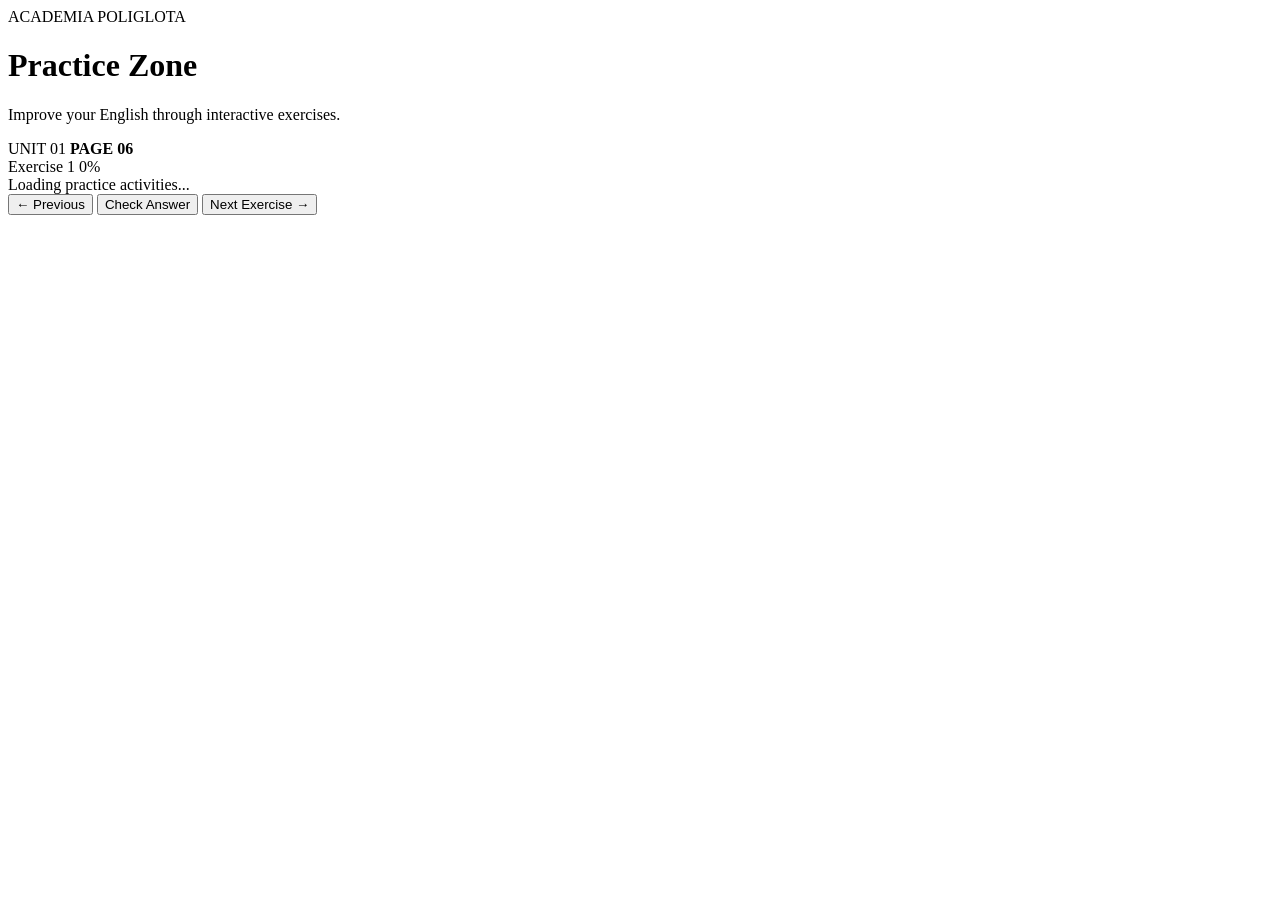
==== practice/index.html @ 96a57cc6 "Create index.html" ====
<!DOCTYPE html>
<html lang="en">

<head>

    <meta charset="UTF-8">

    <meta name="viewport"
          content="width=device-width, initial-scale=1.0">

    <title>Poliglota | Practice</title>

    <link rel="stylesheet" href="css/practice.css">

</head>

<body>

    <div class="practice-container">

        <!-- HEADER -->

        <header class="practice-header">

            <div>

                <span class="brand">
                    ACADEMIA POLIGLOTA
                </span>

                <h1>Practice Zone</h1>

                <p id="practice-description">
                    Improve your English through interactive exercises.
                </p>

            </div>

            <div class="page-information">

                <span id="unit-label">UNIT 01</span>

                <strong id="page-label">PAGE 06</strong>

            </div>

        </header>


        <!-- PROGRESS -->

        <div class="progress-section">

            <div class="progress-information">

                <span id="exercise-counter">
                    Exercise 1
                </span>

                <span id="exercise-progress">
                    0%
                </span>

            </div>

            <div class="progress-track">

                <div id="progress-bar"></div>

            </div>

        </div>


        <!-- EXERCISE AREA -->

        <main id="exercise-container">

            <div class="loading-message">

                Loading practice activities...

            </div>

        </main>


        <!-- NAVIGATION -->

        <footer class="practice-navigation">

            <button id="previous-exercise">
                ← Previous
            </button>

            <button id="check-answer">
                Check Answer
            </button>

            <button id="next-exercise">
                Next Exercise →
            </button>

        </footer>

    </div>


    <script src="js/practice-data.js"></script>

    <script src="js/practice.js"></script>

</body>

</html>
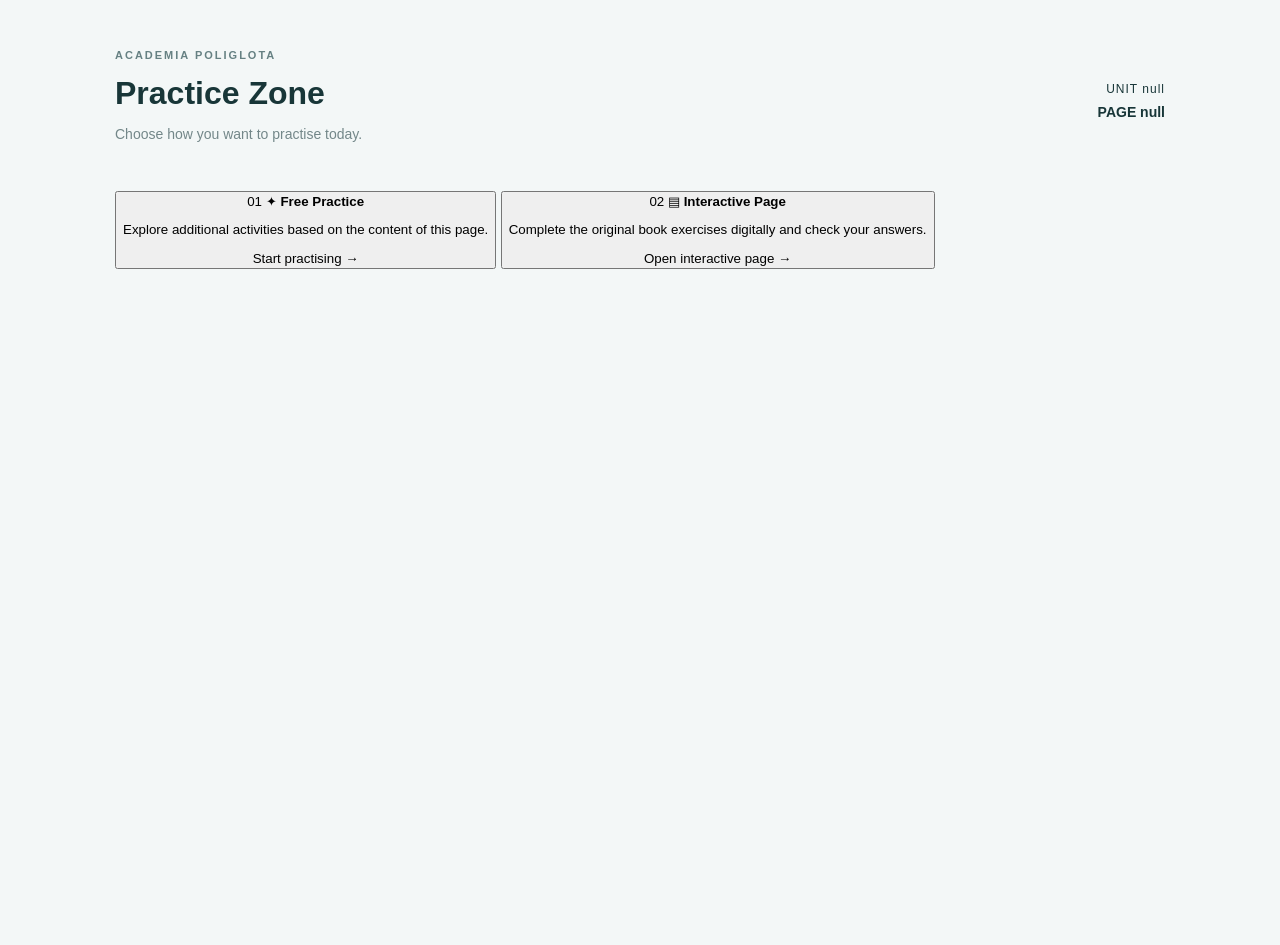
==== commit 22f8ffee: "Update index.html" ====
--- a/practice/index.html
+++ b/practice/index.html
@@ -16,19 +16,105 @@
 
 <body>
 
-    <div class="practice-container">
-
-        <!-- HEADER -->
+ <div class="practice-container">
+
+    <!-- =================================
+         PRACTICE HOME
+    ================================== -->
+
+    <section id="practice-home">
 
         <header class="practice-header">
 
             <div>
-
-                <span class="brand">
-                    ACADEMIA POLIGLOTA
-                </span>
+                <span class="brand">ACADEMIA POLIGLOTA</span>
 
                 <h1>Practice Zone</h1>
+
+                <p>
+                    Choose how you want to practise today.
+                </p>
+            </div>
+
+            <div class="page-information">
+                <span id="unit-label">UNIT 01</span>
+                <strong id="page-label">PAGE 06</strong>
+            </div>
+
+        </header>
+
+
+        <div class="practice-options">
+
+            <!-- FREE PRACTICE -->
+
+            <button class="practice-option"
+                    id="free-practice-btn">
+
+                <span class="practice-option-number">01</span>
+
+                <span class="practice-option-icon">✦</span>
+
+                <strong>Free Practice</strong>
+
+                <p>
+                    Explore additional activities based on
+                    the content of this page.
+                </p>
+
+                <span class="practice-option-link">
+                    Start practising →
+                </span>
+
+            </button>
+
+
+            <!-- INTERACTIVE PAGE -->
+
+            <button class="practice-option"
+                    id="interactive-page-btn">
+
+                <span class="practice-option-number">02</span>
+
+                <span class="practice-option-icon">▤</span>
+
+                <strong>Interactive Page</strong>
+
+                <p>
+                    Complete the original book exercises
+                    digitally and check your answers.
+                </p>
+
+                <span class="practice-option-link">
+                    Open interactive page →
+                </span>
+
+            </button>
+
+        </div>
+
+    </section>
+
+
+    <!-- =================================
+         FREE PRACTICE
+    ================================== -->
+
+    <section id="free-practice-view" style="display:none;">
+
+        <button class="practice-back-btn"
+                id="free-practice-back">
+            ← Back to Practice Zone
+        </button>
+
+
+        <header class="practice-header">
+
+            <div>
+
+                <span class="brand">ACADEMIA POLIGLOTA</span>
+
+                <h1>Free Practice</h1>
 
                 <p id="practice-description">
                     Improve your English through interactive exercises.
@@ -38,9 +124,9 @@
 
             <div class="page-information">
 
-                <span id="unit-label">UNIT 01</span>
-
-                <strong id="page-label">PAGE 06</strong>
+                <span id="free-unit-label">UNIT 01</span>
+
+                <strong id="free-page-label">PAGE 06</strong>
 
             </div>
 
@@ -77,9 +163,7 @@
         <main id="exercise-container">
 
             <div class="loading-message">
-
                 Loading practice activities...
-
             </div>
 
         </main>
@@ -103,7 +187,78 @@
 
         </footer>
 
-    </div>
+    </section>
+
+
+    <!-- =================================
+         INTERACTIVE PAGE
+    ================================== -->
+
+    <section id="interactive-page-view" style="display:none;">
+
+        <button class="practice-back-btn"
+                id="interactive-page-back">
+            ← Back to Practice Zone
+        </button>
+
+
+        <header class="practice-header">
+
+            <div>
+
+                <span class="brand">ACADEMIA POLIGLOTA</span>
+
+                <h1>Interactive Page</h1>
+
+                <p>
+                    Complete the exercises and check your answers.
+                </p>
+
+            </div>
+
+            <div class="page-information">
+
+                <span id="interactive-unit-label">UNIT 01</span>
+
+                <strong id="interactive-page-label">PAGE 06</strong>
+
+            </div>
+
+        </header>
+
+
+        <!-- INTERACTIVE EXERCISES -->
+
+        <main id="interactive-exercise-container">
+
+            <div class="loading-message">
+                Loading interactive page...
+            </div>
+
+        </main>
+
+
+        <!-- INTERACTIVE CONTROLS -->
+
+        <footer class="interactive-navigation">
+
+            <button id="interactive-check-btn">
+                Check Answers
+            </button>
+
+            <button id="show-all-answers-btn">
+                Show All Answers
+            </button>
+
+            <button id="interactive-try-again-btn">
+                Try Again
+            </button>
+
+        </footer>
+
+    </section>
+
+</div>
 
 
     <script src="js/practice-data.js"></script>
--- a/practice/css/practice.css
+++ b/practice/css/practice.css
@@ -0,0 +1,540 @@
+/* =====================================================
+   POLIGLOTA PRACTICE PLATFORM
+===================================================== */
+
+* {
+
+    box-sizing: border-box;
+
+}
+
+
+body {
+
+    margin: 0;
+
+    min-height: 100vh;
+
+    background: #f3f7f7;
+
+    font-family: Inter, Arial, sans-serif;
+
+    color: #183638;
+
+}
+
+
+.practice-container {
+
+    width: min(1050px, 92%);
+
+    margin: 45px auto;
+
+}
+
+
+/* =====================================================
+   HEADER
+===================================================== */
+
+.practice-header {
+
+    display: flex;
+
+    justify-content: space-between;
+
+    align-items: center;
+
+    gap: 20px;
+
+    margin-bottom: 35px;
+
+}
+
+
+.brand {
+
+    font-size: 11px;
+
+    font-weight: 700;
+
+    letter-spacing: 2px;
+
+    color: #668183;
+
+}
+
+
+.practice-header h1 {
+
+    margin: 12px 0 8px;
+
+    font-size: 32px;
+
+    color: #183638;
+
+}
+
+
+.practice-header p {
+
+    color: #738789;
+
+    font-size: 14px;
+
+}
+
+
+.page-information {
+
+    display: flex;
+
+    flex-direction: column;
+
+    align-items: flex-end;
+
+    gap: 8px;
+
+}
+
+
+.page-information span {
+
+    font-size: 12px;
+
+    letter-spacing: 1px;
+
+}
+
+
+.page-information strong {
+
+    font-size: 14px;
+
+}
+
+
+/* =====================================================
+   PROGRESS
+===================================================== */
+
+.progress-section {
+
+    margin-bottom: 30px;
+
+}
+
+
+.progress-information {
+
+    display: flex;
+
+    justify-content: space-between;
+
+    margin-bottom: 10px;
+
+    font-size: 12px;
+
+    color: #668183;
+
+}
+
+
+.progress-track {
+
+    width: 100%;
+
+    height: 7px;
+
+    background: #dce7e7;
+
+    border-radius: 20px;
+
+    overflow: hidden;
+
+}
+
+
+#progress-bar {
+
+    width: 0%;
+
+    height: 100%;
+
+    background: #23877e;
+
+    border-radius: 20px;
+
+    transition: width 0.3s ease;
+
+}
+
+
+/* =====================================================
+   EXERCISE CONTAINER
+===================================================== */
+
+#exercise-container {
+
+    min-height: 380px;
+
+    padding: 40px;
+
+    background: white;
+
+    border-radius: 12px;
+
+    box-shadow:
+
+        0 5px 25px rgba(0,0,0,0.04);
+
+}
+
+
+.exercise-type {
+
+    display: inline-block;
+
+    padding: 7px 12px;
+
+    background: #e6f2f0;
+
+    color: #23877e;
+
+    border-radius: 5px;
+
+    font-size: 11px;
+
+    font-weight: 700;
+
+    letter-spacing: 1px;
+
+}
+
+
+.exercise-title {
+
+    margin: 22px 0 12px;
+
+    font-size: 25px;
+
+}
+
+
+.exercise-instructions {
+
+    margin-bottom: 30px;
+
+    color: #758687;
+
+    line-height: 1.6;
+
+    font-size: 14px;
+
+}
+
+
+/* =====================================================
+   AUDIO
+===================================================== */
+
+.exercise-audio {
+
+    width: 100%;
+
+    margin: 20px 0;
+
+}
+
+
+.answer-input {
+
+    width: 100%;
+
+    max-width: 500px;
+
+    padding: 15px;
+
+    border: 1px solid #dce5e5;
+
+    border-radius: 7px;
+
+    font-size: 16px;
+
+    outline: none;
+
+}
+
+
+.answer-input:focus {
+
+    border-color: #23877e;
+
+}
+
+
+/* =====================================================
+   MULTIPLE CHOICE
+===================================================== */
+
+.answer-options {
+
+    display: grid;
+
+    grid-template-columns: 1fr 1fr;
+
+    gap: 15px;
+
+}
+
+
+.answer-option {
+
+    padding: 18px;
+
+    border: 1px solid #dce5e5;
+
+    border-radius: 8px;
+
+    background: white;
+
+    color: #183638;
+
+    text-align: left;
+
+    font-size: 14px;
+
+    cursor: pointer;
+
+    transition: 0.2s;
+
+}
+
+
+.answer-option:hover {
+
+    border-color: #23877e;
+
+    background: #f2f8f7;
+
+}
+
+
+.answer-option.selected {
+
+    border-color: #23877e;
+
+    background: #e6f2f0;
+
+}
+
+
+/* =====================================================
+   CLOZE
+===================================================== */
+
+.cloze-text {
+
+    font-size: 19px;
+
+    line-height: 2.2;
+
+}
+
+
+.cloze-input {
+
+    width: 160px;
+
+    padding: 7px;
+
+    border: none;
+
+    border-bottom: 2px solid #23877e;
+
+    font-size: 17px;
+
+    text-align: center;
+
+    outline: none;
+
+}
+
+
+/* =====================================================
+   FEEDBACK
+===================================================== */
+
+#exercise-feedback {
+
+    margin-top: 25px;
+
+    padding: 15px;
+
+    border-radius: 7px;
+
+    display: none;
+
+    font-size: 14px;
+
+    font-weight: 600;
+
+}
+
+
+#exercise-feedback.correct {
+
+    display: block;
+
+    background: #e6f6ed;
+
+    color: #21834c;
+
+}
+
+
+#exercise-feedback.incorrect {
+
+    display: block;
+
+    background: #fff0ed;
+
+    color: #c64b37;
+
+}
+
+
+/* =====================================================
+   NAVIGATION
+===================================================== */
+
+.practice-navigation {
+
+    display: flex;
+
+    justify-content: space-between;
+
+    gap: 12px;
+
+    margin-top: 25px;
+
+}
+
+
+.practice-navigation button {
+
+    padding: 13px 20px;
+
+    border: none;
+
+    border-radius: 6px;
+
+    background: #183638;
+
+    color: white;
+
+    font-size: 13px;
+
+    font-weight: 600;
+
+    cursor: pointer;
+
+}
+
+
+.practice-navigation button:disabled {
+
+    opacity: 0.35;
+
+    cursor: not-allowed;
+
+}
+
+
+#check-answer {
+
+    background: #23877e;
+
+}
+
+
+/* =====================================================
+   EMPTY STATE
+===================================================== */
+
+.empty-state {
+
+    padding: 70px 20px;
+
+    text-align: center;
+
+}
+
+
+.empty-state h2 {
+
+    margin-bottom: 12px;
+
+}
+
+
+.empty-state p {
+
+    color: #758687;
+
+    line-height: 1.6;
+
+}
+
+
+/* =====================================================
+   MOBILE
+===================================================== */
+
+@media(max-width: 650px) {
+
+    .practice-container {
+
+        margin: 25px auto;
+
+    }
+
+    .practice-header {
+
+        align-items: flex-start;
+
+    }
+
+    .practice-header h1 {
+
+        font-size: 25px;
+
+    }
+
+    #exercise-container {
+
+        padding: 22px;
+
+    }
+
+    .answer-options {
+
+        grid-template-columns: 1fr;
+
+    }
+
+    .practice-navigation {
+
+        flex-wrap: wrap;
+
+    }
+
+    .practice-navigation button {
+
+        flex: 1;
+
+        padding: 12px 8px;
+
+    }
+
+}
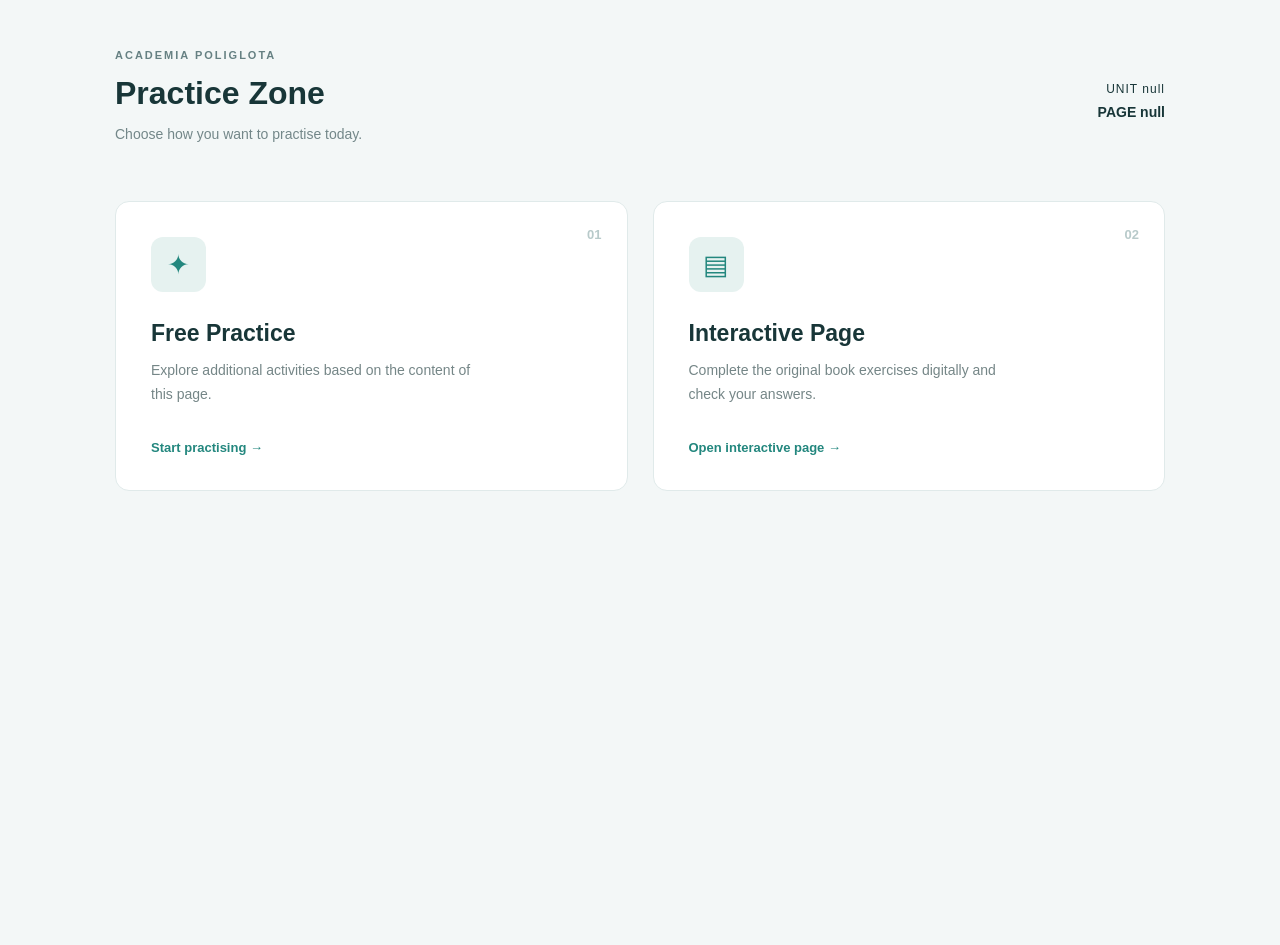
==== commit 4b1378ab: "Update index.html" ====
--- a/practice/index.html
+++ b/practice/index.html
@@ -261,9 +261,13 @@
 </div>
 
 
-    <script src="js/practice-data.js"></script>
-
-    <script src="js/practice.js"></script>
+   <script src="js/practice-data.js"></script>
+
+<script src="js/practice.js"></script>
+
+<script src="js/exercise-engine.js"></script>
+
+<script src="js/interactive.js"></script>
 
 </body>
 
--- a/practice/css/practice.css
+++ b/practice/css/practice.css
@@ -538,3 +538,261 @@
     }
 
 }
+/* =====================================================
+   PRACTICE ZONE HOME
+===================================================== */
+
+#practice-home {
+    animation: practiceFadeIn 0.35s ease;
+}
+
+.practice-options {
+    display: grid;
+    grid-template-columns: repeat(2, 1fr);
+    gap: 25px;
+    margin-top: 45px;
+}
+
+.practice-option {
+    position: relative;
+    display: flex;
+    flex-direction: column;
+    align-items: flex-start;
+    min-height: 290px;
+    padding: 35px;
+    border: 1px solid #e0eaea;
+    border-radius: 14px;
+    background: #ffffff;
+    color: #183638;
+    text-align: left;
+    cursor: pointer;
+    transition: 0.25s ease;
+}
+
+.practice-option:hover {
+    transform: translateY(-5px);
+    border-color: #23877e;
+    box-shadow: 0 12px 30px rgba(24, 54, 56, 0.09);
+}
+
+.practice-option-number {
+    position: absolute;
+    top: 25px;
+    right: 25px;
+    color: #b8caca;
+    font-size: 13px;
+    font-weight: 700;
+}
+
+.practice-option-icon {
+    display: flex;
+    justify-content: center;
+    align-items: center;
+    width: 55px;
+    height: 55px;
+    margin-bottom: 28px;
+    border-radius: 12px;
+    background: #e6f2f0;
+    color: #23877e;
+    font-size: 27px;
+}
+
+.practice-option strong {
+    margin-bottom: 12px;
+    font-size: 23px;
+}
+
+.practice-option p {
+    max-width: 330px;
+    margin: 0;
+    color: #758687;
+    font-size: 14px;
+    line-height: 1.7;
+}
+
+.practice-option-link {
+    margin-top: auto;
+    padding-top: 25px;
+    color: #23877e;
+    font-size: 13px;
+    font-weight: 700;
+}
+
+
+/* =====================================================
+   BACK BUTTON
+===================================================== */
+
+.practice-back-btn {
+    margin-bottom: 30px;
+    padding: 11px 16px;
+    border: 1px solid #dce7e7;
+    border-radius: 6px;
+    background: white;
+    color: #183638;
+    font-size: 13px;
+    font-weight: 600;
+    cursor: pointer;
+    transition: 0.2s;
+}
+
+.practice-back-btn:hover {
+    background: #e6f2f0;
+    border-color: #23877e;
+}
+
+
+/* =====================================================
+   INTERACTIVE PAGE
+===================================================== */
+
+#interactive-page-view {
+    animation: practiceFadeIn 0.35s ease;
+}
+
+#interactive-exercise-container {
+    min-height: 380px;
+    padding: 40px;
+    background: white;
+    border-radius: 12px;
+    box-shadow: 0 5px 25px rgba(0,0,0,0.04);
+}
+
+
+/* =====================================================
+   INTERACTIVE NAVIGATION
+===================================================== */
+
+.interactive-navigation {
+    display: flex;
+    justify-content: center;
+    flex-wrap: wrap;
+    gap: 12px;
+    margin-top: 25px;
+}
+
+.interactive-navigation button {
+    padding: 14px 22px;
+    border: none;
+    border-radius: 6px;
+    background: #183638;
+    color: white;
+    font-size: 13px;
+    font-weight: 600;
+    cursor: pointer;
+    transition: 0.2s;
+}
+
+.interactive-navigation button:hover {
+    opacity: 0.85;
+    transform: translateY(-2px);
+}
+
+#interactive-check-btn {
+    background: #23877e;
+}
+
+#show-all-answers-btn {
+    background: #e6f2f0;
+    color: #23877e;
+}
+
+#interactive-try-again-btn {
+    background: #183638;
+}
+
+
+/* =====================================================
+   INTERACTIVE ANSWER FEEDBACK
+===================================================== */
+
+.interactive-question {
+    margin-bottom: 25px;
+    padding: 20px;
+    border: 1px solid #e0eaea;
+    border-radius: 8px;
+}
+
+.interactive-question.correct {
+    border-color: #21834c;
+    background: #f0faf4;
+}
+
+.interactive-question.incorrect {
+    border-color: #c64b37;
+    background: #fff5f2;
+}
+
+.interactive-feedback {
+    margin-top: 10px;
+    font-size: 13px;
+    font-weight: 700;
+}
+
+.interactive-feedback.correct {
+    color: #21834c;
+}
+
+.interactive-feedback.incorrect {
+    color: #c64b37;
+}
+
+.correct-answer {
+    margin-top: 8px;
+    color: #21834c;
+    font-size: 13px;
+    font-weight: 600;
+}
+
+
+/* =====================================================
+   ANIMATIONS
+===================================================== */
+
+@keyframes practiceFadeIn {
+    from {
+        opacity: 0;
+        transform: translateY(8px);
+    }
+
+    to {
+        opacity: 1;
+        transform: translateY(0);
+    }
+}
+
+
+/* =====================================================
+   RESPONSIVE PRACTICE ZONE
+===================================================== */
+
+@media(max-width: 650px) {
+
+    .practice-options {
+        grid-template-columns: 1fr;
+        gap: 16px;
+        margin-top: 25px;
+    }
+
+    .practice-option {
+        min-height: 250px;
+        padding: 25px;
+    }
+
+    .practice-option strong {
+        font-size: 21px;
+    }
+
+    #interactive-exercise-container {
+        padding: 22px;
+    }
+
+    .interactive-navigation {
+        flex-direction: column;
+    }
+
+    .interactive-navigation button {
+        width: 100%;
+    }
+
+}
